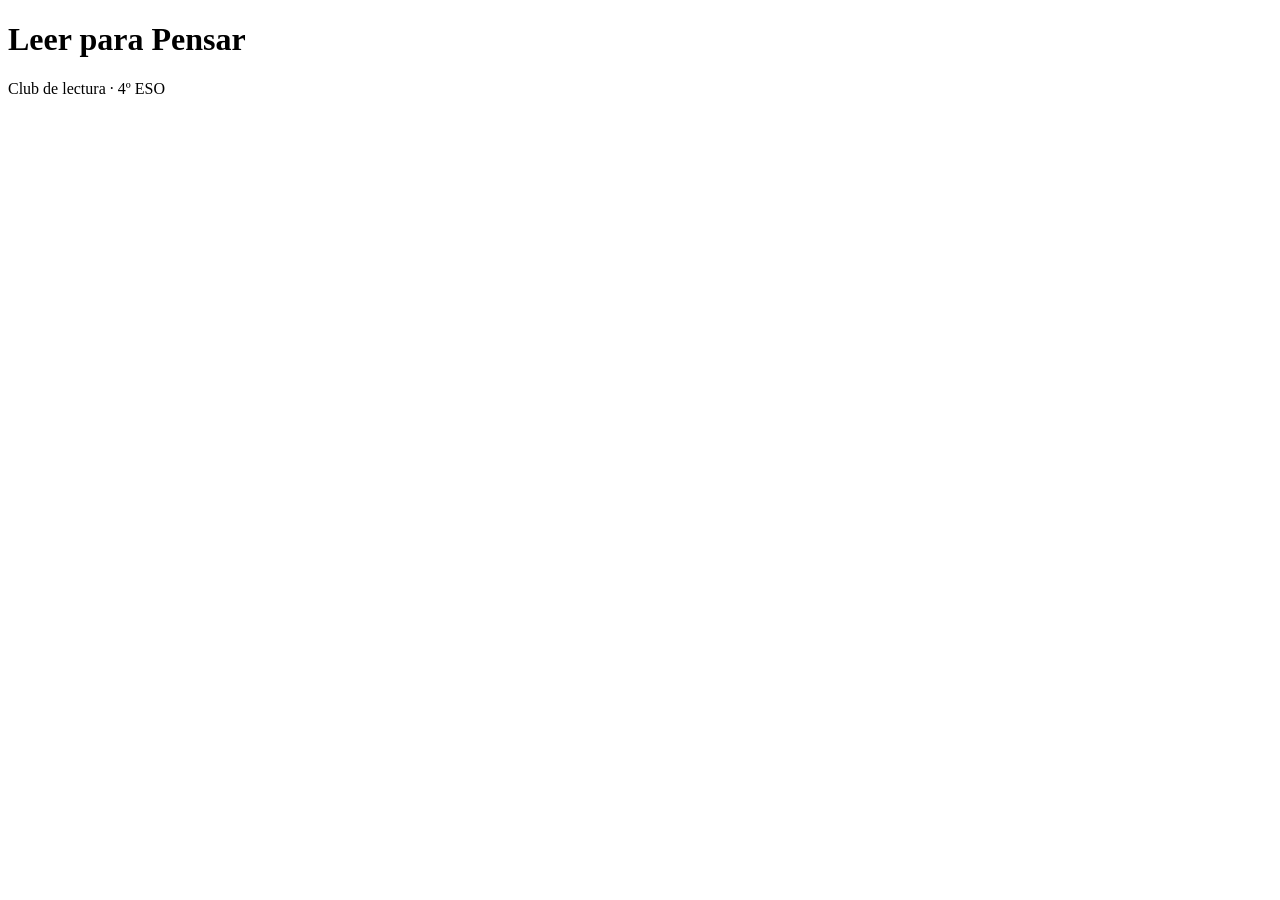
==== index.html @ dc56ca7a "Crear página inicial de Leer para Pensar" ====
<!doctype html>
<html lang="es"><head><meta charset="utf-8"><meta name="viewport" content="width=device-width,initial-scale=1"><title>Leer para Pensar</title></head><body><h1>Leer para Pensar</h1><p>Club de lectura · 4º ESO</p></body></html>
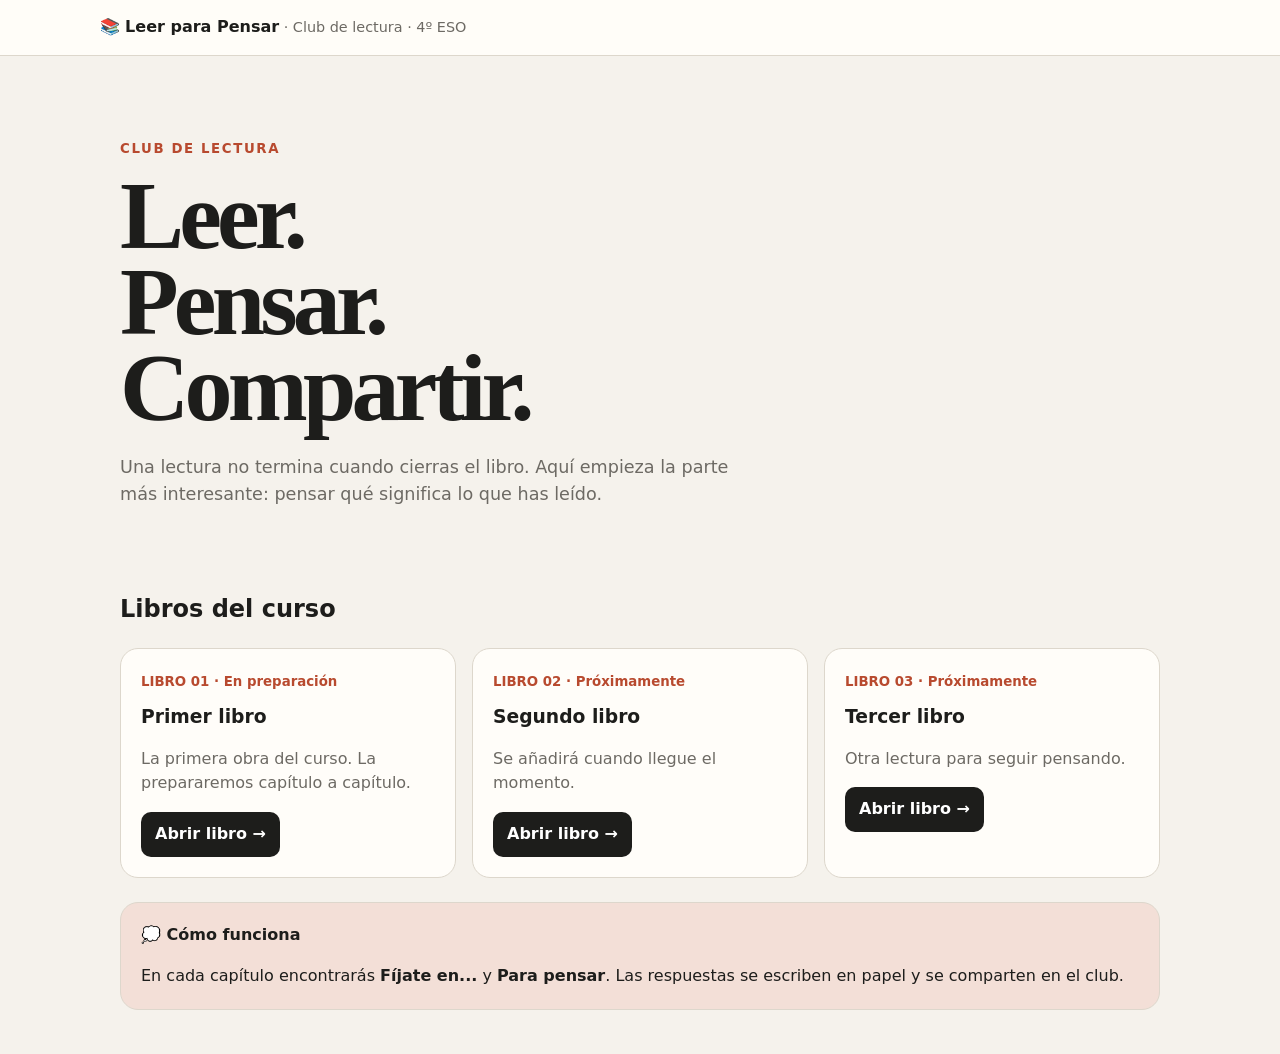
==== commit 9d824c05: "Crear estructura responsive de Leer para Pensar" ====
--- a/index.html
+++ b/index.html
@@ -1,2 +1 @@
-<!doctype html>
-<html lang="es"><head><meta charset="utf-8"><meta name="viewport" content="width=device-width,initial-scale=1"><title>Leer para Pensar</title></head><body><h1>Leer para Pensar</h1><p>Club de lectura · 4º ESO</p></body></html>+<!doctype html><html lang="es"><head><meta charset="utf-8"><meta name="viewport" content="width=device-width,initial-scale=1"><title>Leer para Pensar</title><link rel="stylesheet" href="css/styles.css"></head><body><header>📚 <strong>Leer para Pensar</strong><span> · Club de lectura · 4º ESO</span></header><main><section class="hero"><small>CLUB DE LECTURA</small><h1>Leer.<br>Pensar.<br>Compartir.</h1><p>Una lectura no termina cuando cierras el libro. Aquí empieza la parte más interesante: pensar qué significa lo que has leído.</p></section><h2>Libros del curso</h2><div class="grid" id="books"></div><aside><strong>💭 Cómo funciona</strong><p>En cada capítulo encontrarás <b>Fíjate en...</b> y <b>Para pensar</b>. Las respuestas se escriben en papel y se comparten en el club.</p></aside></main><script src="js/app.js"></script></body></html>
--- a/css/styles.css
+++ b/css/styles.css
@@ -0,0 +1 @@
+:root{--bg:#f5f2ec;--paper:#fffdf9;--ink:#1d1d1b;--muted:#6d6a64;--line:#ddd7cc;--accent:#b84a2f}*{box-sizing:border-box}body{margin:0;background:var(--bg);color:var(--ink);font-family:system-ui,-apple-system,Segoe UI,sans-serif;line-height:1.55}header{position:sticky;top:0;z-index:2;padding:15px max(18px,calc((100% - 1080px)/2));background:#fffdf9ef;border-bottom:1px solid var(--line)}header span{color:var(--muted);font-size:.9rem}main{max-width:1080px;margin:auto;padding:20px}.hero{padding:60px 0 45px;max-width:760px}.hero small{color:var(--accent);font-weight:900;letter-spacing:.12em}.hero h1{font:700 clamp(3rem,8vw,6rem)/.9 Georgia,serif;letter-spacing:-.05em;margin:12px 0 22px}.hero p{color:var(--muted);font-size:1.1rem;max-width:650px}.grid{display:grid;grid-template-columns:repeat(3,1fr);gap:16px}.card{background:var(--paper);border:1px solid var(--line);border-radius:18px;padding:20px}.card small{color:var(--accent);font-weight:800}.card h3{margin:8px 0}.card p{color:var(--muted)}.button{display:inline-block;background:var(--ink);color:white;text-decoration:none;padding:10px 14px;border-radius:10px;font-weight:800}aside{margin:24px 0;padding:20px;background:#f3dfd7;border:1px solid var(--line);border-radius:18px}aside p{margin-bottom:0}@media(max-width:700px){main{padding:16px}.hero{padding:38px 0 30px}.grid{grid-template-columns:1fr}.card{padding:18px}}
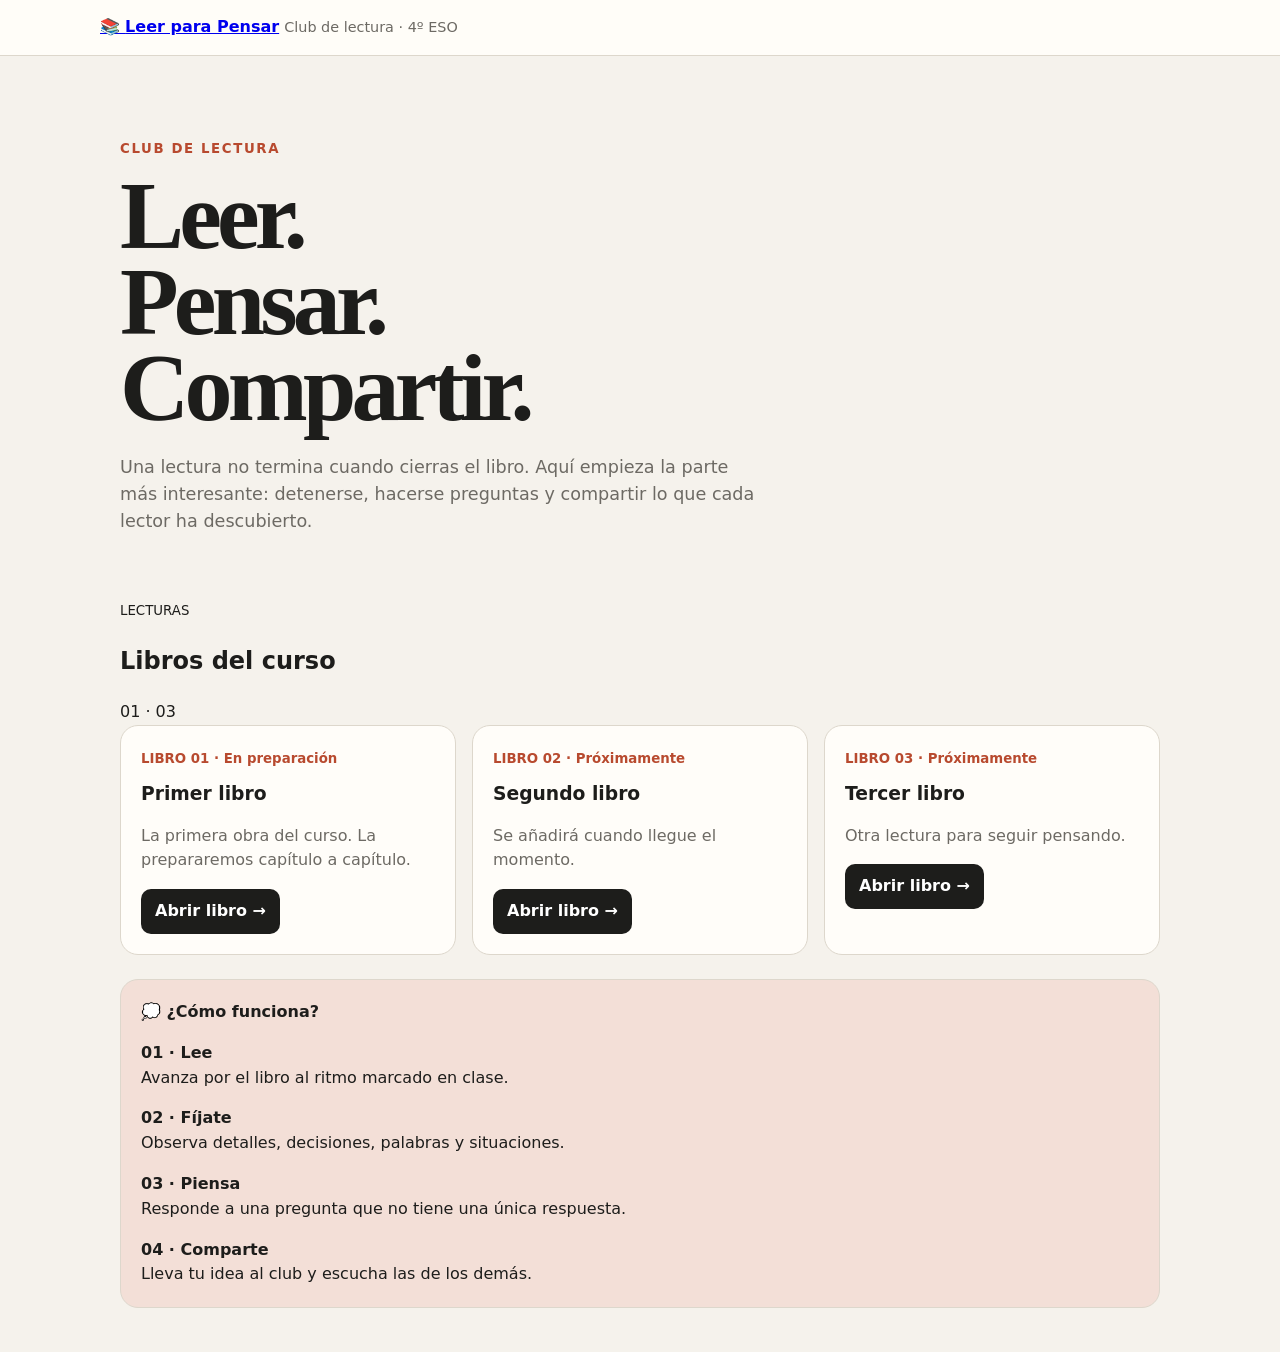
==== commit 78dd149e: "Actualizar index.html" ====
--- a/index.html
+++ b/index.html
@@ -1 +1,40 @@
-<!doctype html><html lang="es"><head><meta charset="utf-8"><meta name="viewport" content="width=device-width,initial-scale=1"><title>Leer para Pensar</title><link rel="stylesheet" href="css/styles.css"></head><body><header>📚 <strong>Leer para Pensar</strong><span> · Club de lectura · 4º ESO</span></header><main><section class="hero"><small>CLUB DE LECTURA</small><h1>Leer.<br>Pensar.<br>Compartir.</h1><p>Una lectura no termina cuando cierras el libro. Aquí empieza la parte más interesante: pensar qué significa lo que has leído.</p></section><h2>Libros del curso</h2><div class="grid" id="books"></div><aside><strong>💭 Cómo funciona</strong><p>En cada capítulo encontrarás <b>Fíjate en...</b> y <b>Para pensar</b>. Las respuestas se escriben en papel y se comparten en el club.</p></aside></main><script src="js/app.js"></script></body></html>+<!doctype html>
+<html lang="es">
+<head>
+<meta charset="utf-8">
+<meta name="viewport" content="width=device-width,initial-scale=1">
+<meta name="description" content="Leer para Pensar · Club de lectura de 4º ESO">
+<title>Leer para Pensar · Club de lectura</title>
+<link rel="stylesheet" href="css/styles.css">
+</head>
+<body>
+<header class="site-header">
+  <a class="brand" href="index.html">📚 <strong>Leer para Pensar</strong></a>
+  <span>Club de lectura · 4º ESO</span>
+</header>
+<main>
+  <section class="hero">
+    <small>CLUB DE LECTURA</small>
+    <h1>Leer.<br>Pensar.<br>Compartir.</h1>
+    <p>Una lectura no termina cuando cierras el libro. Aquí empieza la parte más interesante: detenerse, hacerse preguntas y compartir lo que cada lector ha descubierto.</p>
+  </section>
+  <section>
+    <div class="section-heading">
+      <div><small>LECTURAS</small><h2>Libros del curso</h2></div>
+      <span class="counter">01 · 03</span>
+    </div>
+    <div class="grid" id="books"></div>
+  </section>
+  <aside class="how">
+    <strong>💭 ¿Cómo funciona?</strong>
+    <div class="how-grid">
+      <p><b>01 · Lee</b><br>Avanza por el libro al ritmo marcado en clase.</p>
+      <p><b>02 · Fíjate</b><br>Observa detalles, decisiones, palabras y situaciones.</p>
+      <p><b>03 · Piensa</b><br>Responde a una pregunta que no tiene una única respuesta.</p>
+      <p><b>04 · Comparte</b><br>Lleva tu idea al club y escucha las de los demás.</p>
+    </div>
+  </aside>
+</main>
+<script src="js/app.js"></script>
+</body>
+</html>
